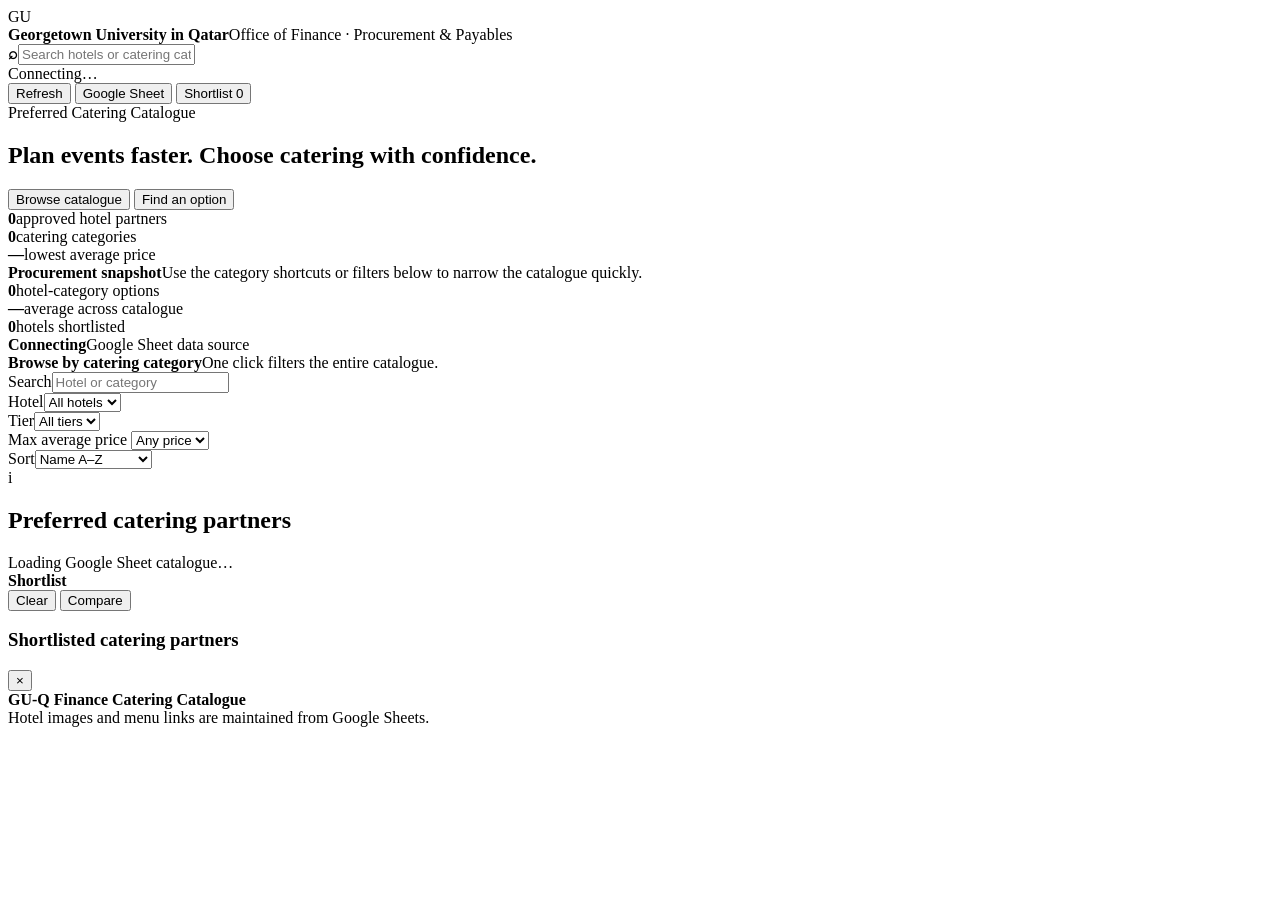
==== index.html @ c5aaf867 "Add files via upload" ====
<!doctype html>
<html lang="en">
<head>
  <meta charset="utf-8"/>
  <meta name="viewport" content="width=device-width, initial-scale=1"/>
  <meta name="description" content="GU-Q Finance Catering Catalogue"/>
  <title>GU-Q Catering Catalogue</title>
  <link rel="stylesheet" href="assets/css/styles.css"/>
</head>
<body>
<header class="utility">
  <div class="utility-inner">
    <div class="brand">
      <div class="mark">GU</div>
      <div><strong id="brandName">Georgetown University in Qatar</strong><span id="departmentName">Office of Finance · Procurement & Payables</span></div>
    </div>
    <div class="utility-search"><b>⌕</b><input id="globalSearch" placeholder="Search hotels or catering categories…"/></div>
    <div class="utility-actions">
      <div class="sync"><span class="sync-dot" id="syncDot"></span><span id="syncText">Connecting…</span></div>
      <button class="u-btn" id="refreshBtn">Refresh</button>
      <button class="u-btn" id="sheetBtn">Google Sheet</button>
      <button class="u-btn light" id="shortlistTop">Shortlist <span id="shortlistCount">0</span></button>
    </div>
  </div>
</header>

<section class="hero">
  <div class="shell hero-grid">
    <div class="hero-copy">
      <div class="eyebrow" id="heroEyebrow">Preferred Catering Catalogue</div>
      <h1 id="heroTitle">Plan events faster. Choose catering with confidence.</h1>
      <p id="heroDescription"></p>
      <div class="hero-actions">
        <button class="hero-btn primary" onclick="document.getElementById('catalogue').scrollIntoView({behavior:'smooth'})">Browse catalogue</button>
        <button class="hero-btn ghost" onclick="document.getElementById('filterPanel').scrollIntoView({behavior:'smooth'})">Find an option</button>
      </div>
      <div class="hero-mini">
        <div class="metric"><strong id="heroHotels">0</strong><span>approved hotel partners</span></div>
        <div class="metric"><strong id="heroCategories">0</strong><span>catering categories</span></div>
        <div class="metric"><strong id="heroLow">—</strong><span>lowest average price</span></div>
      </div>
    </div>
    <div class="mosaic" id="heroMosaic"></div>
  </div>
</section>

<div class="shell" id="connectionAlert" hidden></div>

<div class="shell snapshot-wrap" id="snapshotWrap">
  <section class="snapshot">
    <div class="snapshot-intro"><b>Procurement snapshot</b><span>Use the category shortcuts or filters below to narrow the catalogue quickly.</span></div>
    <div class="snap"><strong id="snapRows">0</strong><span>hotel-category options</span></div>
    <div class="snap"><strong id="snapAvg">—</strong><span>average across catalogue</span></div>
    <div class="snap"><strong id="snapShort">0</strong><span>hotels shortlisted</span></div>
    <div class="snap"><strong id="snapSync">Connecting</strong><span>Google Sheet data source</span></div>
  </section>

  <section class="command" id="categoryCommand">
    <div class="command-label"><b>Browse by catering category</b><span>One click filters the entire catalogue.</span></div>
    <div class="category-scroll" id="categoryButtons"></div>
  </section>

  <section class="filter-panel" id="filterPanel">
    <div class="filter-grid">
      <div class="field"><label>Search</label><input id="search" placeholder="Hotel or category"/></div>
      <div class="field"><label>Hotel</label><select id="hotelFilter"><option value="">All hotels</option></select></div>
      <div class="field"><label>Tier</label><select id="tierFilter"><option value="">All tiers</option></select></div>
      <div class="field"><label>Max average price</label>
        <select id="priceFilter"><option value="">Any price</option><option value="100">≤ 100</option><option value="150">≤ 150</option><option value="200">≤ 200</option><option value="250">≤ 250</option><option value="350">≤ 350</option><option value="500">≤ 500</option></select>
      </div>
      <div class="field"><label>Sort</label><select id="sortFilter"><option value="name">Name A–Z</option><option value="low">Lowest price</option><option value="high">Highest price</option><option value="count">Most categories</option></select></div>
    </div>
  </section>

  <section class="procurement-note" id="noticeWrap">
    <div class="notice-icon">i</div>
    <p id="noticeText"></p>
  </section>
</div>

<main class="shell catalogue" id="catalogue">
  <div class="catalogue-head">
    <div><h2 id="catalogueHeading">Preferred catering partners</h2><p id="catalogueSubtitle"></p></div>
    <div class="result-badge" id="resultBadge"></div>
  </div>
  <div class="grid" id="grid"><div class="loading">Loading Google Sheet catalogue…</div></div>
</main>

<div class="dock" id="dock">
  <b>Shortlist</b>
  <div class="dock-items" id="dockItems"></div>
  <button class="clear" id="dockClear">Clear</button>
  <button class="compare" id="dockCompare">Compare</button>
</div>

<div class="modal" id="compareModal">
  <div class="modal-card">
    <div class="modal-head"><h3>Shortlisted catering partners</h3><button class="close" id="compareClose">×</button></div>
    <div class="compare-wrap" id="compareWrap"></div>
  </div>
</div>

<footer class="footer">
  <div class="shell footer-grid">
    <div><b id="footerText">GU-Q Finance Catering Catalogue</b></div>
    <div>Hotel images and menu links are maintained from Google Sheets.</div>
  </div>
</footer>

<noscript>This catalogue requires JavaScript to read the Google Sheet.</noscript>
<script src="config.js"></script>
<script src="assets/js/app.js"></script>
</body>
</html>
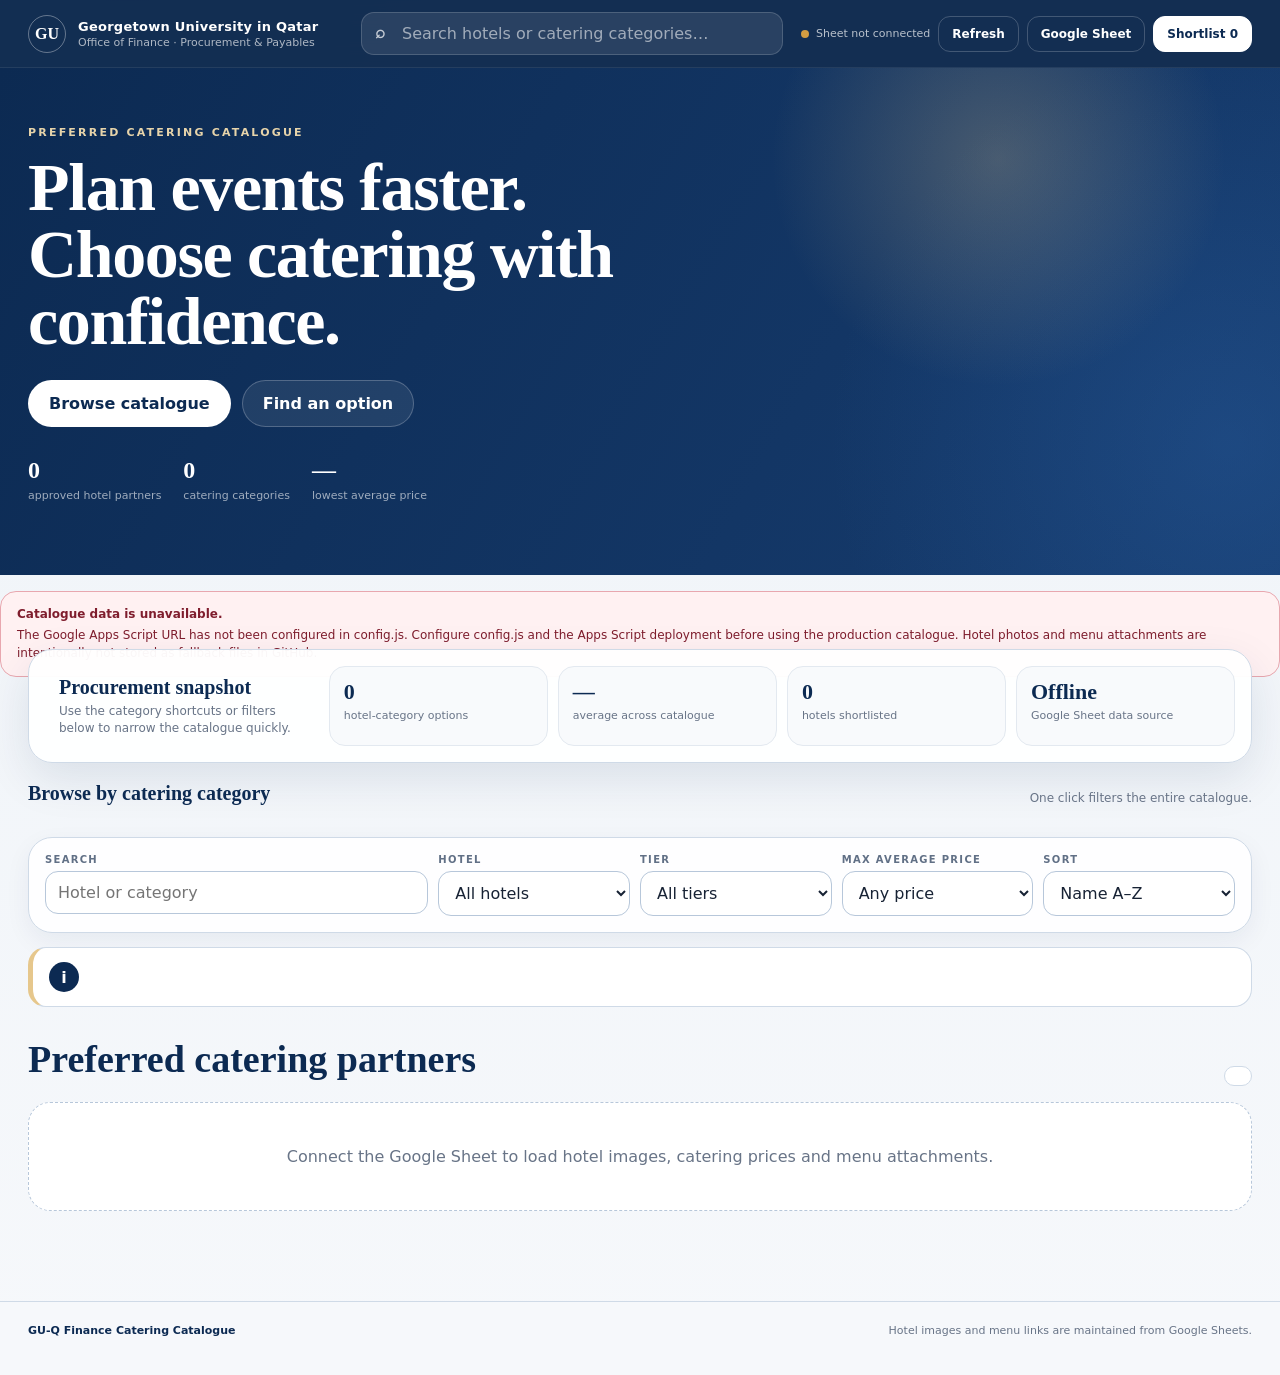
==== commit abe6994b: "Add files via upload" ====
--- a/index.html
+++ b/index.html
@@ -5,7 +5,7 @@
   <meta name="viewport" content="width=device-width, initial-scale=1"/>
   <meta name="description" content="GU-Q Finance Catering Catalogue"/>
   <title>GU-Q Catering Catalogue</title>
-  <link rel="stylesheet" href="assets/css/styles.css"/>
+  <link rel="stylesheet" href="styles.css"/>
 </head>
 <body>
 <header class="utility">
@@ -109,6 +109,6 @@
 
 <noscript>This catalogue requires JavaScript to read the Google Sheet.</noscript>
 <script src="config.js"></script>
-<script src="assets/js/app.js"></script>
+<script src="app.js"></script>
 </body>
 </html>
--- a/styles.css
+++ b/styles.css
@@ -0,0 +1,291 @@
+:root{
+  --gt-navy:#0c2a52;
+  --gt-navy-2:#173d70;
+  --gt-blue:#2c5f9f;
+  --ink:#172234;
+  --muted:#687487;
+  --page:#eef3f8;
+  --surface:#ffffff;
+  --surface-2:#f8fafc;
+  --line:#cfdae7;
+  --line-strong:#b7c7da;
+  --warm:#e6c78c;
+  --burgundy:#7c334d;
+  --green:#356e5a;
+  --shadow:0 16px 46px rgba(13,42,82,.10);
+  --shadow-lg:0 26px 80px rgba(13,42,82,.16);
+}
+*{box-sizing:border-box}
+html{scroll-behavior:smooth}
+body{
+  margin:0;
+  background:
+    radial-gradient(circle at 10% 0%,rgba(53,100,159,.07),transparent 25%),
+    linear-gradient(180deg,#eef3f8 0%,#f6f8fb 100%);
+  color:var(--ink);
+  font-family:Inter,ui-sans-serif,system-ui,-apple-system,Segoe UI,Roboto,Arial,sans-serif;
+}
+button,input,select{font:inherit}
+button{cursor:pointer}
+a{color:inherit}
+img{display:block;max-width:100%}
+[hidden]{display:none!important}
+.shell{max-width:1500px;margin:auto;padding:0 28px}
+
+.utility{
+  position:sticky;top:0;z-index:50;
+  background:rgba(10,38,75,.96);
+  color:#fff;
+  backdrop-filter:blur(12px);
+  border-bottom:1px solid rgba(255,255,255,.08);
+}
+.utility-inner{
+  max-width:1500px;margin:auto;padding:12px 28px;
+  display:flex;align-items:center;gap:18px;
+}
+.brand{display:flex;align-items:center;gap:12px;min-width:315px}
+.mark{
+  width:38px;height:38px;border-radius:50%;
+  border:1px solid rgba(255,255,255,.35);
+  display:grid;place-items:center;
+  font-family:Georgia,"Times New Roman",serif;font-weight:700
+}
+.brand strong{display:block;font-size:13px;letter-spacing:.02em}
+.brand span{display:block;font-size:11px;color:rgba(255,255,255,.66);margin-top:2px}
+.utility-search{flex:1;position:relative}
+.utility-search input{
+  width:100%;border:1px solid rgba(255,255,255,.17);
+  background:rgba(255,255,255,.09);color:#fff;
+  border-radius:13px;padding:11px 14px 11px 40px;outline:none;
+}
+.utility-search input::placeholder{color:rgba(255,255,255,.56)}
+.utility-search b{position:absolute;left:14px;top:10px;font-size:17px;opacity:.72}
+.utility-actions{display:flex;align-items:center;gap:8px}
+.u-btn{
+  border-radius:12px;padding:10px 13px;font-size:12px;font-weight:800;
+  border:1px solid rgba(255,255,255,.20);background:transparent;color:#fff
+}
+.u-btn.light{background:#fff;color:var(--gt-navy);border-color:#fff}
+.sync{display:flex;align-items:center;gap:7px;font-size:11px;color:rgba(255,255,255,.7);white-space:nowrap}
+.sync-dot{width:8px;height:8px;border-radius:50%;background:#d39d42}
+
+.hero{
+  color:#fff;
+  background:
+    radial-gradient(circle at 78% 18%,color-mix(in srgb,var(--warm) 25%,transparent),transparent 21%),
+    radial-gradient(circle at 96% 74%,rgba(46,103,174,.30),transparent 31%),
+    linear-gradient(120deg,var(--gt-navy) 0%,var(--gt-navy-2) 100%);
+  padding:54px 0 68px;
+  overflow:hidden;
+}
+.hero-grid{display:grid;grid-template-columns:1.18fr .82fr;gap:54px;align-items:center}
+.eyebrow{font-size:11px;text-transform:uppercase;letter-spacing:.20em;font-weight:800;color:#e7d4aa}
+.hero h1{
+  font-family:Georgia,"Times New Roman",serif;
+  font-size:68px;line-height:.99;letter-spacing:-.02em;
+  margin:15px 0 16px;font-weight:600;max-width:850px
+}
+.hero-copy>p{margin:0;max-width:760px;font-size:17px;line-height:1.72;color:rgba(255,255,255,.82)}
+.hero-actions{display:flex;gap:11px;flex-wrap:wrap;margin-top:25px}
+.hero-btn{border-radius:999px;padding:13px 20px;font-weight:850;border:1px solid rgba(255,255,255,.22)}
+.hero-btn.primary{background:#fff;color:var(--gt-navy)}
+.hero-btn.ghost{background:rgba(255,255,255,.08);color:#fff}
+.hero-mini{display:flex;gap:22px;margin-top:30px;flex-wrap:wrap}
+.hero-mini .metric strong{display:block;font-family:Georgia,"Times New Roman",serif;font-size:24px}
+.hero-mini .metric span{font-size:11px;color:rgba(255,255,255,.60)}
+.mosaic{height:385px;display:grid;grid-template-columns:1.15fr .85fr;grid-template-rows:1fr 1fr;gap:12px;position:relative}
+.mosaic-card{
+  position:relative;border-radius:24px;overflow:hidden;
+  border:1px solid rgba(255,255,255,.18);box-shadow:0 22px 50px rgba(0,0,0,.18);
+  background:#23466e
+}
+.mosaic-card:first-child{grid-row:1/3}
+.mosaic-card img{width:100%;height:100%;object-fit:cover}
+.mosaic-card:after{content:"";position:absolute;inset:0;background:linear-gradient(180deg,transparent 42%,rgba(5,20,39,.70))}
+.mosaic-label{position:absolute;z-index:2;left:16px;right:16px;bottom:14px}
+.mosaic-label b{font-family:Georgia,"Times New Roman",serif;font-size:17px;font-weight:600}
+.mosaic-label span{display:block;font-size:10px;color:rgba(255,255,255,.73);margin-top:3px}
+
+.connection-alert{
+  background:#fff8e8;border:1px solid #e7c77f;color:#6c4f12;
+  margin:16px auto 0;border-radius:16px;padding:13px 16px;
+  display:flex;align-items:flex-start;gap:10px;font-size:12px;line-height:1.55;
+}
+.connection-alert.error{background:#fff1f2;border-color:#e8a7af;color:#7f1d2d}
+.connection-alert strong{display:block;margin-bottom:2px}
+
+.snapshot-wrap{margin-top:-28px;position:relative;z-index:5}
+.snapshot{
+  background:rgba(255,255,255,.96);border:1px solid var(--line);
+  border-radius:24px;box-shadow:var(--shadow);padding:16px;
+  display:grid;grid-template-columns:1.25fr repeat(4,1fr);gap:10px
+}
+.snapshot-intro{padding:10px 14px}
+.snapshot-intro b{display:block;color:var(--gt-navy);font-family:Georgia,"Times New Roman",serif;font-size:20px}
+.snapshot-intro span{display:block;color:var(--muted);font-size:12px;margin-top:4px;line-height:1.4}
+.snap{background:var(--surface-2);border:1px solid #e3e9f0;border-radius:16px;padding:12px 14px}
+.snap strong{display:block;color:var(--gt-navy);font-family:Georgia,"Times New Roman",serif;font-size:22px}
+.snap span{display:block;font-size:11px;color:var(--muted);margin-top:4px}
+
+.command{margin-top:19px}
+.command-label{display:flex;justify-content:space-between;align-items:end;gap:12px;margin-bottom:10px}
+.command-label b{font-family:Georgia,"Times New Roman",serif;color:var(--gt-navy);font-size:20px}
+.command-label span{font-size:12px;color:var(--muted)}
+.category-scroll{display:flex;gap:9px;overflow:auto;padding-bottom:4px}
+.cat-filter{
+  border:1px solid var(--line-strong);background:#fff;color:var(--gt-navy);
+  border-radius:999px;padding:9px 13px;font-size:12px;font-weight:800;white-space:nowrap
+}
+.cat-filter.active{background:var(--gt-navy);border-color:var(--gt-navy);color:#fff}
+
+.filter-panel{
+  margin-top:18px;background:rgba(255,255,255,.94);border:1px solid var(--line);
+  border-radius:24px;box-shadow:0 9px 26px rgba(13,42,82,.06);padding:16px
+}
+
+.procurement-note{
+  margin-top:14px;background:#fff;border:1px solid var(--line);
+  border-left:5px solid var(--warm);border-radius:18px;padding:14px 16px;
+  display:flex;gap:12px;align-items:flex-start;color:#4f5f73
+}
+.notice-icon{
+  width:30px;height:30px;border-radius:50%;display:grid;place-items:center;
+  background:var(--gt-navy);color:#fff;font-weight:850;flex:0 0 auto
+}
+.procurement-note p{margin:3px 0 0;font-size:12px;line-height:1.55}
+.filter-grid{display:grid;grid-template-columns:2fr 1fr 1fr 1fr 1fr;gap:10px}
+.field label{
+  display:block;font-size:10px;text-transform:uppercase;letter-spacing:.13em;
+  color:#617086;font-weight:850;margin:0 0 6px
+}
+.field input,.field select{
+  width:100%;border:1px solid var(--line-strong);background:#fff;
+  color:var(--ink);border-radius:13px;padding:11px 12px;outline:none
+}
+
+.catalogue{padding-top:30px;padding-bottom:90px}
+.catalogue-head{display:flex;justify-content:space-between;align-items:end;gap:16px;margin-bottom:16px}
+.catalogue-head h2{margin:0;color:var(--gt-navy);font-family:Georgia,"Times New Roman",serif;font-size:38px;font-weight:600}
+.catalogue-head p{margin:5px 0 0;color:var(--muted);font-size:12px}
+.result-badge{background:#fff;border:1px solid var(--line);border-radius:999px;padding:9px 13px;color:var(--muted);font-size:12px}
+.grid{display:grid;grid-template-columns:repeat(3,minmax(0,1fr));gap:20px}
+.card{
+  background:#fff;border:1px solid var(--line);border-radius:24px;overflow:hidden;
+  box-shadow:0 7px 24px rgba(13,42,82,.06);transition:.22s ease;display:flex;flex-direction:column
+}
+.card:hover{transform:translateY(-3px);box-shadow:var(--shadow)}
+.card-image{height:218px;position:relative;background:#dce6f0;overflow:hidden}
+.card-image img{width:100%;height:100%;object-fit:cover;transition:transform .35s ease}
+
+.image-placeholder{
+  width:100%;height:100%;display:grid;place-items:center;
+  background:
+    radial-gradient(circle at 70% 20%,rgba(230,199,140,.22),transparent 24%),
+    linear-gradient(135deg,var(--gt-navy),var(--gt-navy-2));
+  color:#fff;text-align:center;padding:22px
+}
+.image-placeholder b{
+  display:block;font-family:Georgia,"Times New Roman",serif;
+  font-size:21px;font-weight:600;margin-bottom:6px
+}
+.image-placeholder span{
+  display:block;font-size:10px;letter-spacing:.10em;text-transform:uppercase;
+  color:rgba(255,255,255,.70)
+}
+.card:hover .card-image img{transform:scale(1.025)}
+.card-image:after{content:"";position:absolute;inset:0;background:linear-gradient(180deg,rgba(3,15,29,.02) 35%,rgba(4,21,42,.74) 100%)}
+.card-title-wrap{position:absolute;left:17px;right:17px;bottom:14px;z-index:2;color:#fff}
+.card-title-wrap h3{margin:0;font-family:Georgia,"Times New Roman",serif;font-size:25px;line-height:1.06;font-weight:600}
+.card-title-wrap p{margin:5px 0 0;font-size:11px;color:rgba(255,255,255,.76);white-space:nowrap;overflow:hidden;text-overflow:ellipsis}
+.tier{
+  position:absolute;top:14px;left:14px;z-index:2;background:rgba(255,255,255,.92);
+  color:var(--gt-navy);font-size:10px;font-weight:850;border-radius:999px;padding:7px 10px
+}
+.shortlist{
+  position:absolute;top:13px;right:13px;z-index:3;width:36px;height:36px;border-radius:50%;
+  background:rgba(255,255,255,.92);border:1px solid rgba(255,255,255,.65);color:var(--gt-navy);
+  display:grid;place-items:center;font-size:17px
+}
+.shortlist.active{background:var(--warm);border-color:var(--warm)}
+.card-body{padding:15px 15px 16px;display:flex;flex-direction:column;flex:1}
+.card-summary{display:flex;justify-content:space-between;gap:14px;align-items:center;margin-bottom:12px}
+.card-summary .from span{display:block;font-size:9px;text-transform:uppercase;letter-spacing:.12em;color:var(--muted);font-weight:800}
+.card-summary .from strong{display:block;font-family:Georgia,"Times New Roman",serif;color:var(--gt-navy);font-size:22px;margin-top:2px}
+.card-summary .count{font-size:11px;color:var(--muted);text-align:right}
+.menu-list{border:1px solid #dbe4ee;border-radius:16px;overflow:hidden;background:#fff}
+.menu-row{
+  display:grid;grid-template-columns:36px 1fr auto;gap:10px;align-items:center;
+  padding:11px;text-decoration:none;border-bottom:1px solid #e5ebf2;transition:.15s
+}
+.menu-row:last-child{border-bottom:0}
+.menu-row:hover{background:#f7faff}
+.menu-code{width:34px;height:34px;border-radius:10px;display:grid;place-items:center;color:#fff;font-size:9px;font-weight:900;letter-spacing:.04em}
+.menu-name{font-size:12px;font-weight:800;color:var(--gt-navy);line-height:1.2}
+.menu-name small{display:block;font-size:9px;color:var(--muted);font-weight:600;margin-top:3px}
+.menu-price{text-align:right;white-space:nowrap}
+.menu-price strong{font-family:Georgia,"Times New Roman",serif;color:var(--ink);font-size:16px}
+.menu-price span{display:block;font-size:9px;color:var(--gt-blue);font-weight:850;margin-top:2px}
+.card-foot{display:flex;gap:8px;margin-top:12px}
+.card-foot button,.card-foot a{flex:1;border-radius:12px;padding:10px;text-align:center;font-size:10px;font-weight:850;text-decoration:none}
+.primary-action{background:var(--gt-navy);color:#fff;border:1px solid var(--gt-navy)}
+.secondary-action{background:#fff;color:var(--gt-navy);border:1px solid var(--line-strong)}
+.empty{grid-column:1/-1;border:1px dashed var(--line-strong);background:#fff;border-radius:22px;padding:44px;text-align:center;color:var(--muted)}
+.loading{grid-column:1/-1;background:#fff;border:1px solid var(--line);border-radius:22px;padding:44px;text-align:center;color:var(--muted)}
+
+.dock{
+  position:fixed;left:50%;transform:translateX(-50%);bottom:18px;z-index:70;
+  width:min(980px,calc(100% - 28px));background:rgba(10,38,75,.97);color:#fff;
+  border:1px solid rgba(255,255,255,.12);border-radius:18px;padding:10px 12px;
+  box-shadow:0 22px 60px rgba(0,0,0,.24);display:none;align-items:center;gap:10px
+}
+.dock.show{display:flex}
+.dock b{font-size:11px;white-space:nowrap}
+.dock-items{display:flex;gap:6px;flex:1;overflow:auto}
+.dock-pill{background:rgba(255,255,255,.11);border-radius:8px;padding:7px 9px;font-size:9px;white-space:nowrap}
+.dock button{border:none;border-radius:10px;padding:9px 12px;font-size:10px;font-weight:850}
+.dock .compare{background:var(--warm);color:var(--gt-navy)}
+.dock .clear{background:rgba(255,255,255,.10);color:#fff}
+
+.modal{position:fixed;inset:0;background:rgba(4,15,31,.68);display:none;align-items:center;justify-content:center;padding:20px;z-index:90}
+.modal.show{display:flex}
+.modal-card{background:#fff;border-radius:24px;width:min(1120px,100%);max-height:88vh;overflow:auto;box-shadow:var(--shadow-lg)}
+.modal-head{padding:18px 20px;border-bottom:1px solid var(--line);display:flex;justify-content:space-between;align-items:center;gap:12px}
+.modal-head h3{margin:0;font-family:Georgia,"Times New Roman",serif;color:var(--gt-navy);font-size:27px}
+.close{width:36px;height:36px;border:0;border-radius:50%;background:#eef3f8;color:var(--gt-navy)}
+.compare-wrap{padding:18px 20px 22px;overflow:auto}
+.compare-table{width:100%;border-collapse:collapse;min-width:780px;font-size:11px}
+.compare-table th,.compare-table td{border-bottom:1px solid var(--line);padding:10px;text-align:left;vertical-align:top}
+.compare-table th{font-size:9px;text-transform:uppercase;letter-spacing:.10em;color:var(--muted)}
+.compare-table .hotel-col{font-family:Georgia,"Times New Roman",serif;color:var(--gt-navy);font-size:14px}
+.compare-table a{font-weight:800;color:var(--gt-blue);text-decoration:none}
+
+.footer{border-top:1px solid var(--line);background:#f6f8fb;color:var(--muted);padding:22px 0 38px;font-size:11px}
+.footer-grid{display:flex;justify-content:space-between;gap:18px;flex-wrap:wrap}
+.footer b{color:var(--gt-navy)}
+
+@media(max-width:1220px){
+  .grid{grid-template-columns:repeat(2,minmax(0,1fr))}
+  .hero-grid{grid-template-columns:1fr 1fr;gap:30px}
+  .filter-grid{grid-template-columns:2fr 1fr 1fr}
+  .snapshot{grid-template-columns:1.4fr repeat(2,1fr)}
+  .snapshot .snap:nth-last-child(-n+2){display:none}
+}
+@media(max-width:900px){
+  .brand{min-width:auto}.brand span,.sync{display:none}
+  .hero-grid{grid-template-columns:1fr}.mosaic{height:290px}
+  .hero h1{font-size:51px}
+  .snapshot{grid-template-columns:1fr 1fr}
+  .snapshot-intro{grid-column:1/-1}
+  .filter-grid{grid-template-columns:1fr 1fr}
+}
+@media(max-width:680px){
+  .shell,.utility-inner{padding-left:14px;padding-right:14px}
+  .utility-search{display:none}
+  .hero{padding-top:38px}.hero h1{font-size:40px}
+  .mosaic{height:255px;grid-template-columns:1fr 1fr}
+  .mosaic-card:first-child{grid-row:auto;grid-column:1/3}
+  .snapshot{grid-template-columns:1fr 1fr}
+  .filter-grid{grid-template-columns:1fr}
+  .grid{grid-template-columns:1fr}
+  .catalogue-head{display:block}
+}
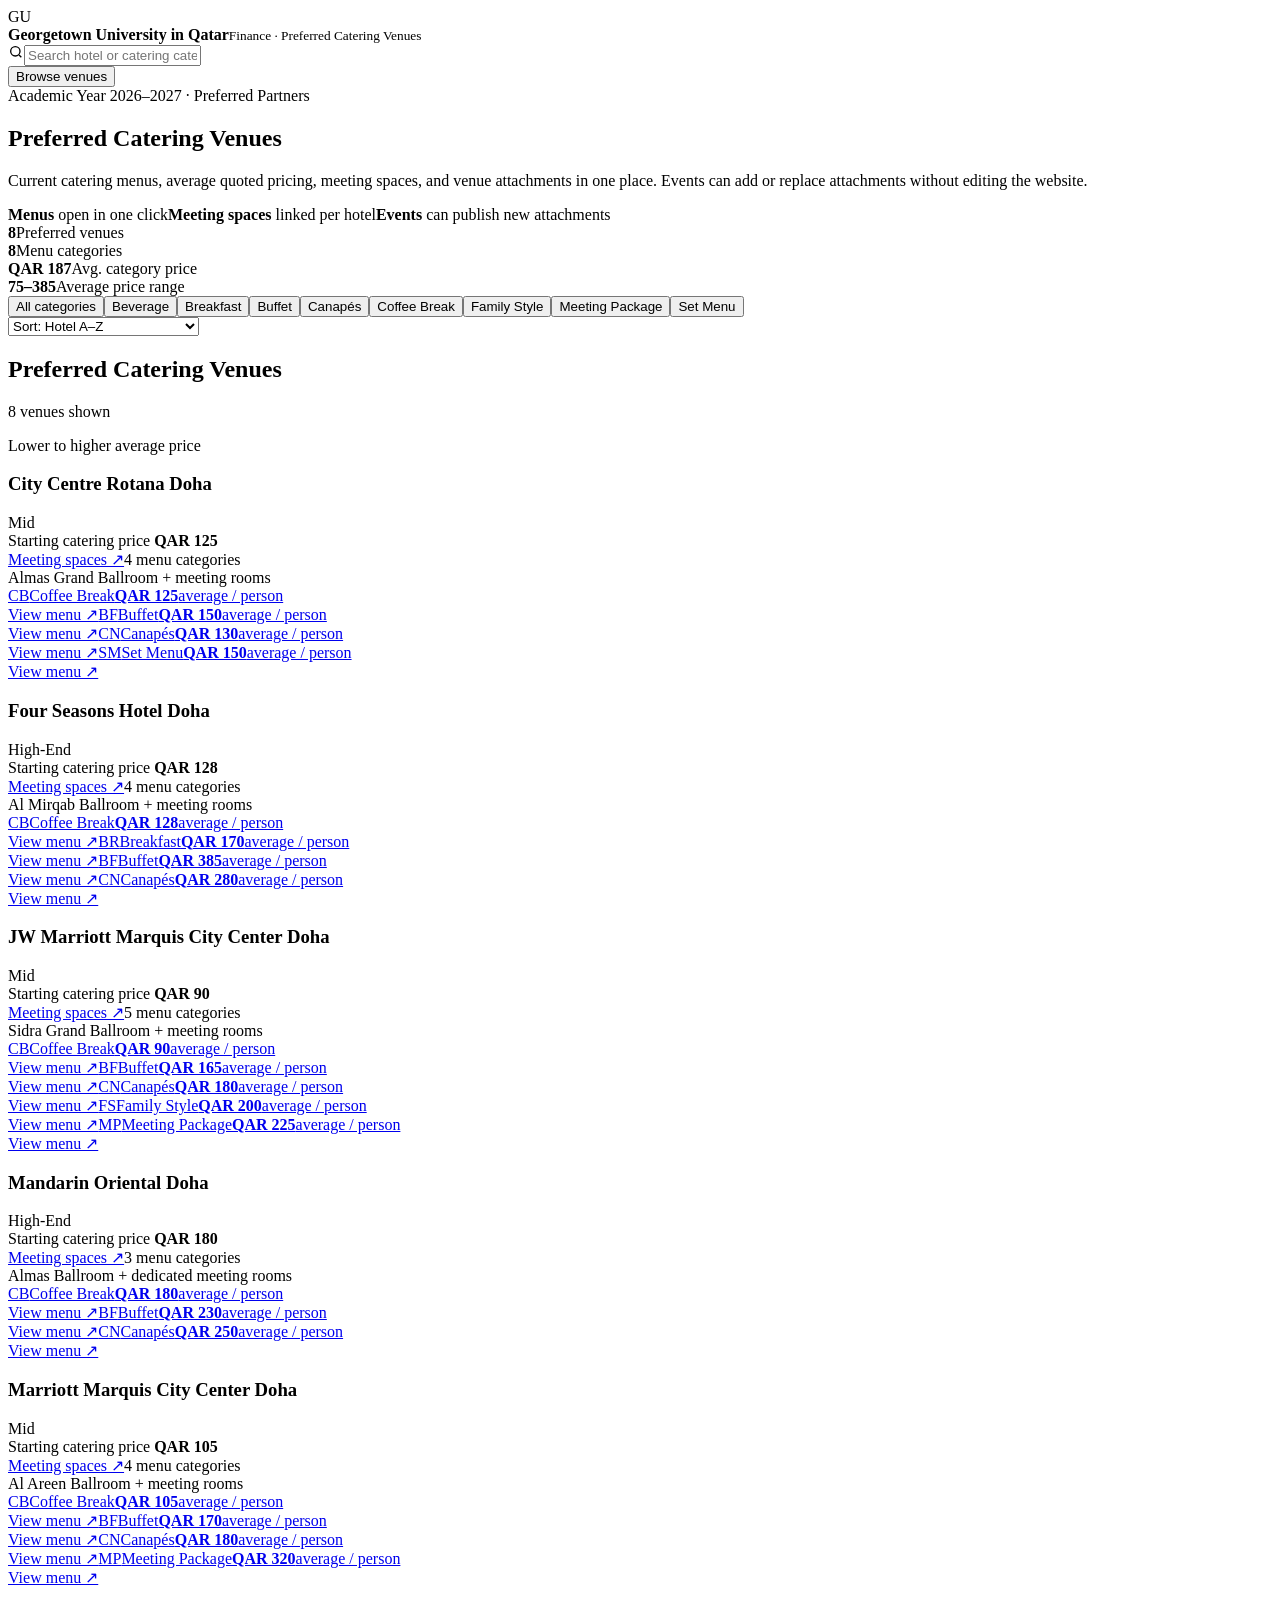
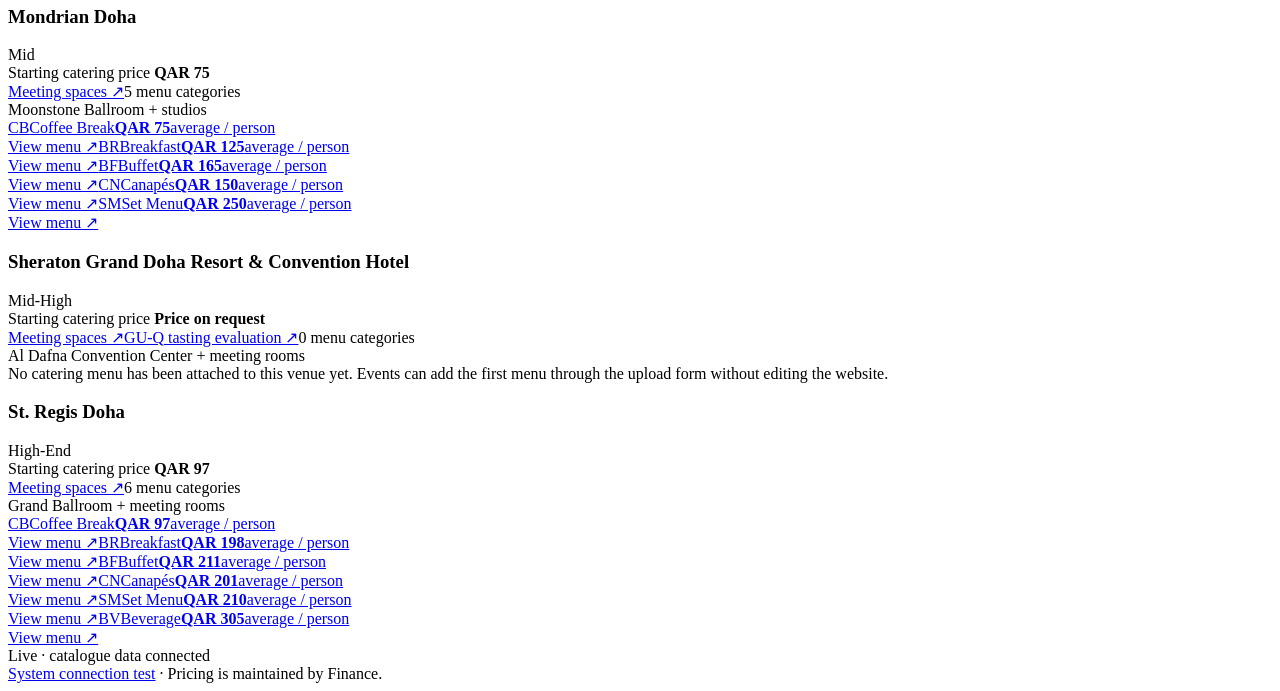
==== commit f4f11e82: "Add files via upload" ====
--- a/index.html
+++ b/index.html
@@ -1,114 +1,41 @@
 <!doctype html>
 <html lang="en">
 <head>
-  <meta charset="utf-8"/>
-  <meta name="viewport" content="width=device-width, initial-scale=1"/>
-  <meta name="description" content="GU-Q Finance Catering Catalogue"/>
-  <title>GU-Q Catering Catalogue</title>
-  <link rel="stylesheet" href="styles.css"/>
+  <meta charset="utf-8">
+  <meta name="viewport" content="width=device-width,initial-scale=1">
+  <meta name="theme-color" content="#061b33">
+  <title>GU-Q Preferred Catering Venues</title>
+  <link rel="stylesheet" href="styles.css">
 </head>
 <body>
-<header class="utility">
-  <div class="utility-inner">
-    <div class="brand">
-      <div class="mark">GU</div>
-      <div><strong id="brandName">Georgetown University in Qatar</strong><span id="departmentName">Office of Finance · Procurement & Payables</span></div>
-    </div>
-    <div class="utility-search"><b>⌕</b><input id="globalSearch" placeholder="Search hotels or catering categories…"/></div>
-    <div class="utility-actions">
-      <div class="sync"><span class="sync-dot" id="syncDot"></span><span id="syncText">Connecting…</span></div>
-      <button class="u-btn" id="refreshBtn">Refresh</button>
-      <button class="u-btn" id="sheetBtn">Google Sheet</button>
-      <button class="u-btn light" id="shortlistTop">Shortlist <span id="shortlistCount">0</span></button>
+<header class="topbar">
+  <div class="shell topbar-inner">
+    <div class="identity"><div class="seal">GU</div><div><strong>Georgetown University in Qatar</strong><small>Finance · Preferred Catering Venues</small></div></div>
+    <div class="top-search"><svg width="16" height="16" viewBox="0 0 24 24" fill="none" stroke="currentColor" stroke-width="2"><circle cx="11" cy="11" r="7"></circle><path d="m20 20-3.5-3.5"></path></svg><input id="search" placeholder="Search hotel or catering category…" aria-label="Search catalogue"></div>
+    <div class="top-actions"><a class="btn btn-outline" id="eventsBtn" href="#" target="_blank" style="display:none">Events · Add attachment</a><button class="btn btn-gold" onclick="document.getElementById('partners').scrollIntoView({behavior:'smooth'})">Browse venues</button></div>
+  </div>
+</header>
+<section class="hero">
+  <div class="shell">
+    <div class="hero-panel">
+      <div class="hero-grid">
+        <div>
+          <div class="eyebrow">Academic Year 2026–2027 · Preferred Partners</div>
+          <h1>Preferred Catering Venues</h1>
+          <p class="hero-lead">Current catering menus, average quoted pricing, meeting spaces, and venue attachments in one place. Events can add or replace attachments without editing the website.</p>
+          <div class="hero-meta"><span class="meta-pill"><b>Menus</b> open in one click</span><span class="meta-pill"><b>Meeting spaces</b> linked per hotel</span><span class="meta-pill"><b>Events</b> can publish new attachments</span></div>
+        </div>
+        <div class="hero-stats"><div class="hero-stat"><strong id="statHotels">—</strong><span>Preferred venues</span></div><div class="hero-stat"><strong id="statCategories">—</strong><span>Menu categories</span></div><div class="hero-stat"><strong id="statAvg">—</strong><span>Avg. category price</span></div><div class="hero-stat"><strong id="statRange">—</strong><span>Average price range</span></div></div>
+      </div>
     </div>
   </div>
-</header>
-
-<section class="hero">
-  <div class="shell hero-grid">
-    <div class="hero-copy">
-      <div class="eyebrow" id="heroEyebrow">Preferred Catering Catalogue</div>
-      <h1 id="heroTitle">Plan events faster. Choose catering with confidence.</h1>
-      <p id="heroDescription"></p>
-      <div class="hero-actions">
-        <button class="hero-btn primary" onclick="document.getElementById('catalogue').scrollIntoView({behavior:'smooth'})">Browse catalogue</button>
-        <button class="hero-btn ghost" onclick="document.getElementById('filterPanel').scrollIntoView({behavior:'smooth'})">Find an option</button>
-      </div>
-      <div class="hero-mini">
-        <div class="metric"><strong id="heroHotels">0</strong><span>approved hotel partners</span></div>
-        <div class="metric"><strong id="heroCategories">0</strong><span>catering categories</span></div>
-        <div class="metric"><strong id="heroLow">—</strong><span>lowest average price</span></div>
-      </div>
-    </div>
-    <div class="mosaic" id="heroMosaic"></div>
-  </div>
 </section>
-
-<div class="shell" id="connectionAlert" hidden></div>
-
-<div class="shell snapshot-wrap" id="snapshotWrap">
-  <section class="snapshot">
-    <div class="snapshot-intro"><b>Procurement snapshot</b><span>Use the category shortcuts or filters below to narrow the catalogue quickly.</span></div>
-    <div class="snap"><strong id="snapRows">0</strong><span>hotel-category options</span></div>
-    <div class="snap"><strong id="snapAvg">—</strong><span>average across catalogue</span></div>
-    <div class="snap"><strong id="snapShort">0</strong><span>hotels shortlisted</span></div>
-    <div class="snap"><strong id="snapSync">Connecting</strong><span>Google Sheet data source</span></div>
-  </section>
-
-  <section class="command" id="categoryCommand">
-    <div class="command-label"><b>Browse by catering category</b><span>One click filters the entire catalogue.</span></div>
-    <div class="category-scroll" id="categoryButtons"></div>
-  </section>
-
-  <section class="filter-panel" id="filterPanel">
-    <div class="filter-grid">
-      <div class="field"><label>Search</label><input id="search" placeholder="Hotel or category"/></div>
-      <div class="field"><label>Hotel</label><select id="hotelFilter"><option value="">All hotels</option></select></div>
-      <div class="field"><label>Tier</label><select id="tierFilter"><option value="">All tiers</option></select></div>
-      <div class="field"><label>Max average price</label>
-        <select id="priceFilter"><option value="">Any price</option><option value="100">≤ 100</option><option value="150">≤ 150</option><option value="200">≤ 200</option><option value="250">≤ 250</option><option value="350">≤ 350</option><option value="500">≤ 500</option></select>
-      </div>
-      <div class="field"><label>Sort</label><select id="sortFilter"><option value="name">Name A–Z</option><option value="low">Lowest price</option><option value="high">Highest price</option><option value="count">Most categories</option></select></div>
-    </div>
-  </section>
-
-  <section class="procurement-note" id="noticeWrap">
-    <div class="notice-icon">i</div>
-    <p id="noticeText"></p>
-  </section>
-</div>
-
-<main class="shell catalogue" id="catalogue">
-  <div class="catalogue-head">
-    <div><h2 id="catalogueHeading">Preferred catering partners</h2><p id="catalogueSubtitle"></p></div>
-    <div class="result-badge" id="resultBadge"></div>
-  </div>
-  <div class="grid" id="grid"><div class="loading">Loading Google Sheet catalogue…</div></div>
+<div class="control-wrap"><div class="shell"><div class="control-panel"><div class="filters" id="filters"></div><select id="sort" class="sort" aria-label="Sort venues"><option value="name">Sort: Hotel A–Z</option><option value="price">Sort: Lowest starting price</option><option value="average">Sort: Lowest overall average</option></select></div></div></div>
+<main id="partners" class="shell">
+  <div class="section-head"><div><h2>Preferred Catering Venues</h2><p id="resultCount">Loading catalogue…</p></div><div class="legend">Lower to higher average price <span></span></div></div>
+  <div class="grid" id="grid"></div>
 </main>
-
-<div class="dock" id="dock">
-  <b>Shortlist</b>
-  <div class="dock-items" id="dockItems"></div>
-  <button class="clear" id="dockClear">Clear</button>
-  <button class="compare" id="dockCompare">Compare</button>
-</div>
-
-<div class="modal" id="compareModal">
-  <div class="modal-card">
-    <div class="modal-head"><h3>Shortlisted catering partners</h3><button class="close" id="compareClose">×</button></div>
-    <div class="compare-wrap" id="compareWrap"></div>
-  </div>
-</div>
-
-<footer class="footer">
-  <div class="shell footer-grid">
-    <div><b id="footerText">GU-Q Finance Catering Catalogue</b></div>
-    <div>Hotel images and menu links are maintained from Google Sheets.</div>
-  </div>
-</footer>
-
-<noscript>This catalogue requires JavaScript to read the Google Sheet.</noscript>
-<script src="config.js"></script>
+<footer class="footer"><div class="shell footer-inner"><div class="live"><span class="dot" id="statusDot"></span><span id="statusText">Loading catalogue data…</span></div><div><a href="CONNECTION_TEST.html">System connection test</a> · Pricing is maintained by Finance.</div></div></footer>
 <script src="app.js"></script>
 </body>
 </html>
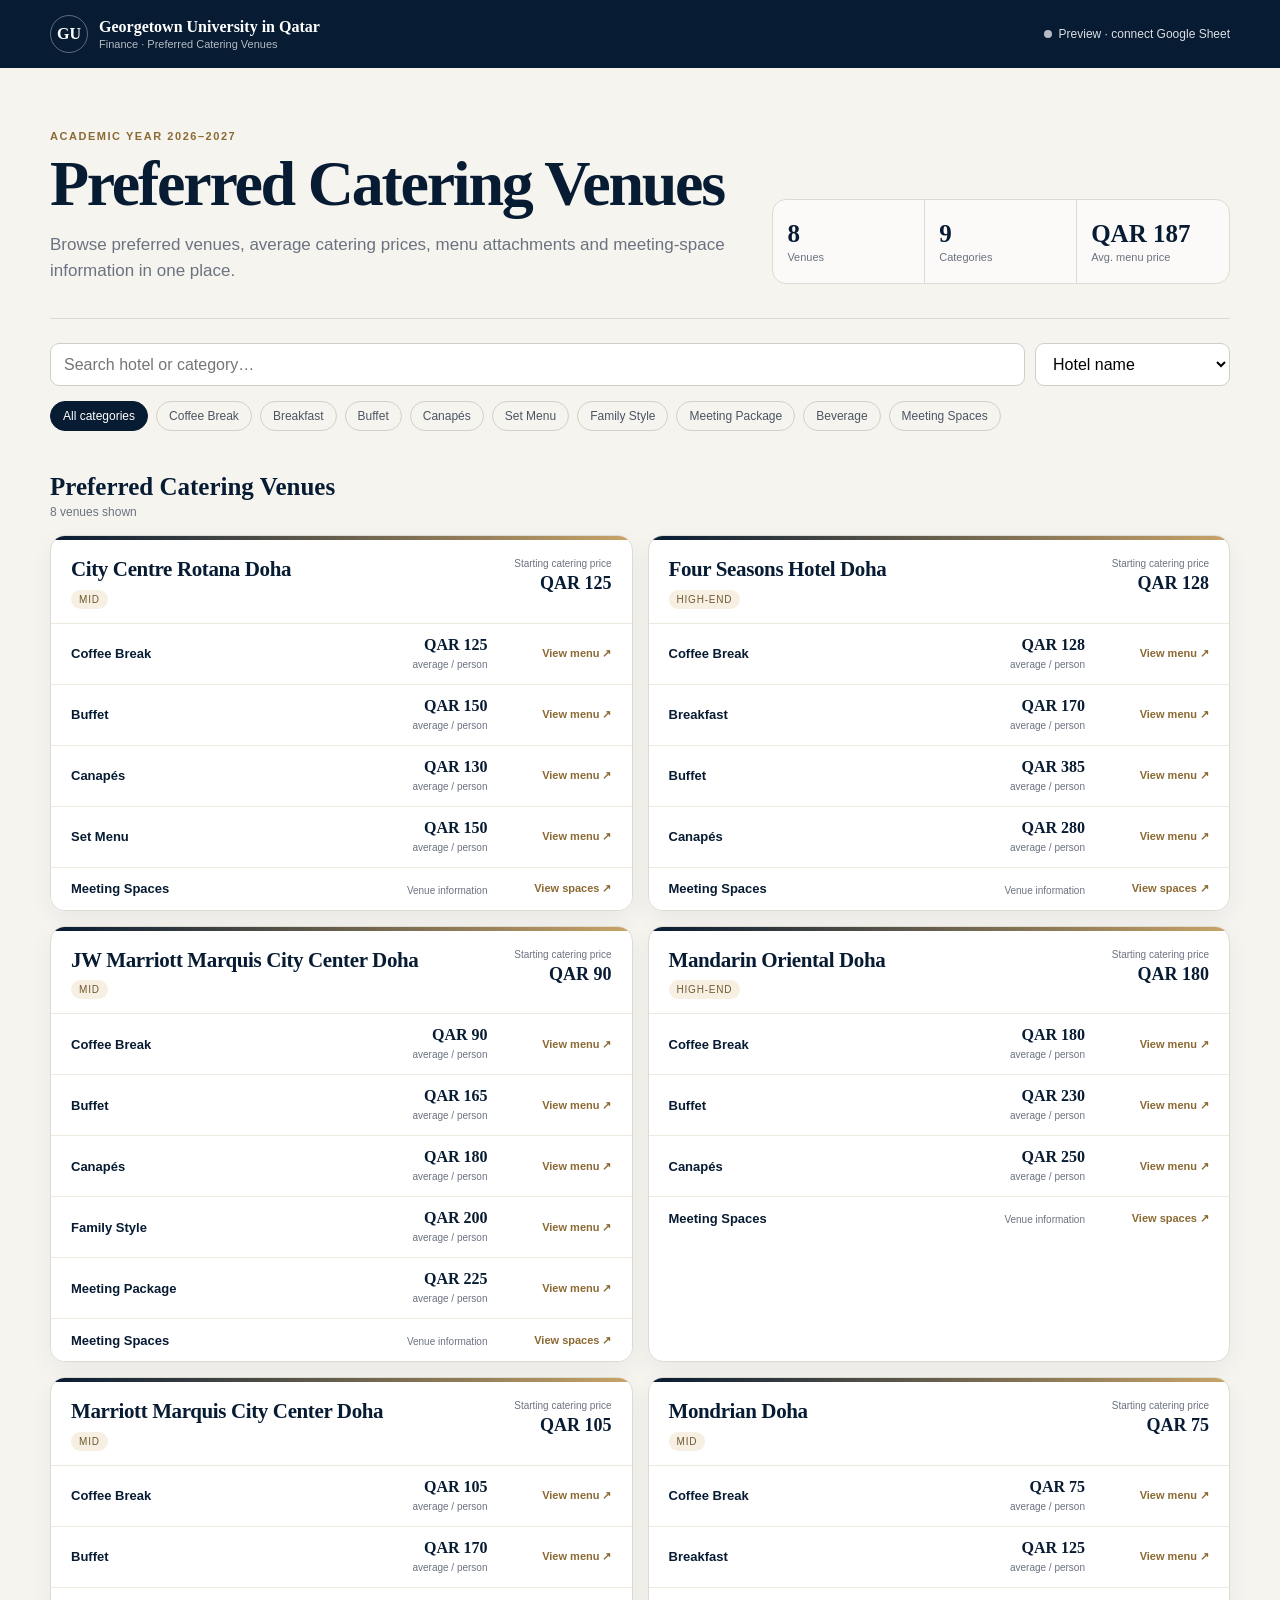
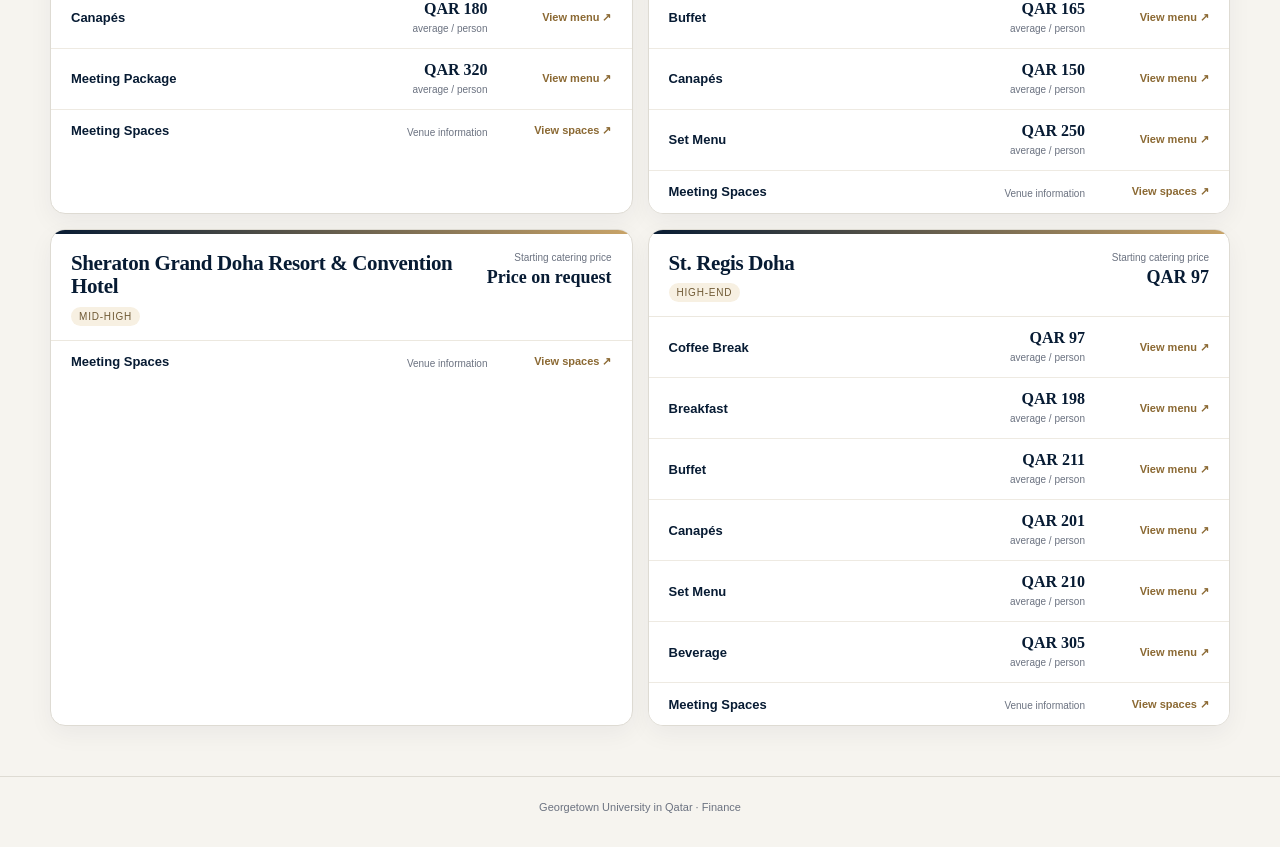
==== commit 3beae5bf: "Add files via upload" ====
--- a/index.html
+++ b/index.html
@@ -3,39 +3,63 @@
 <head>
   <meta charset="utf-8">
   <meta name="viewport" content="width=device-width,initial-scale=1">
-  <meta name="theme-color" content="#061b33">
   <title>GU-Q Preferred Catering Venues</title>
-  <link rel="stylesheet" href="styles.css">
+  <meta name="description" content="Georgetown University in Qatar preferred catering venues catalogue.">
+  <link rel="stylesheet" href="website_styles.css">
 </head>
 <body>
-<header class="topbar">
-  <div class="shell topbar-inner">
-    <div class="identity"><div class="seal">GU</div><div><strong>Georgetown University in Qatar</strong><small>Finance · Preferred Catering Venues</small></div></div>
-    <div class="top-search"><svg width="16" height="16" viewBox="0 0 24 24" fill="none" stroke="currentColor" stroke-width="2"><circle cx="11" cy="11" r="7"></circle><path d="m20 20-3.5-3.5"></path></svg><input id="search" placeholder="Search hotel or catering category…" aria-label="Search catalogue"></div>
-    <div class="top-actions"><a class="btn btn-outline" id="eventsBtn" href="#" target="_blank" style="display:none">Events · Add attachment</a><button class="btn btn-gold" onclick="document.getElementById('partners').scrollIntoView({behavior:'smooth'})">Browse venues</button></div>
-  </div>
-</header>
-<section class="hero">
-  <div class="shell">
-    <div class="hero-panel">
-      <div class="hero-grid">
+  <header class="topbar">
+    <div class="topbar-inner">
+      <div class="brand">
+        <div class="brand-mark">GU</div>
         <div>
-          <div class="eyebrow">Academic Year 2026–2027 · Preferred Partners</div>
-          <h1>Preferred Catering Venues</h1>
-          <p class="hero-lead">Current catering menus, average quoted pricing, meeting spaces, and venue attachments in one place. Events can add or replace attachments without editing the website.</p>
-          <div class="hero-meta"><span class="meta-pill"><b>Menus</b> open in one click</span><span class="meta-pill"><b>Meeting spaces</b> linked per hotel</span><span class="meta-pill"><b>Events</b> can publish new attachments</span></div>
+          <strong>Georgetown University in Qatar</strong>
+          <span>Finance · Preferred Catering Venues</span>
         </div>
-        <div class="hero-stats"><div class="hero-stat"><strong id="statHotels">—</strong><span>Preferred venues</span></div><div class="hero-stat"><strong id="statCategories">—</strong><span>Menu categories</span></div><div class="hero-stat"><strong id="statAvg">—</strong><span>Avg. category price</span></div><div class="hero-stat"><strong id="statRange">—</strong><span>Average price range</span></div></div>
       </div>
+      <div class="live-status"><i id="statusDot"></i><span id="statusText">Connecting to catalogue…</span></div>
     </div>
-  </div>
-</section>
-<div class="control-wrap"><div class="shell"><div class="control-panel"><div class="filters" id="filters"></div><select id="sort" class="sort" aria-label="Sort venues"><option value="name">Sort: Hotel A–Z</option><option value="price">Sort: Lowest starting price</option><option value="average">Sort: Lowest overall average</option></select></div></div></div>
-<main id="partners" class="shell">
-  <div class="section-head"><div><h2>Preferred Catering Venues</h2><p id="resultCount">Loading catalogue…</p></div><div class="legend">Lower to higher average price <span></span></div></div>
-  <div class="grid" id="grid"></div>
-</main>
-<footer class="footer"><div class="shell footer-inner"><div class="live"><span class="dot" id="statusDot"></span><span id="statusText">Loading catalogue data…</span></div><div><a href="CONNECTION_TEST.html">System connection test</a> · Pricing is maintained by Finance.</div></div></footer>
-<script src="app.js"></script>
+  </header>
+
+  <main>
+    <section class="hero">
+      <div class="hero-copy">
+        <span class="eyebrow">Academic Year 2026–2027</span>
+        <h1>Preferred Catering Venues</h1>
+        <p>Browse preferred venues, average catering prices, menu attachments and meeting-space information in one place.</p>
+      </div>
+      <div class="hero-stats">
+        <div><strong id="statHotels">—</strong><span>Venues</span></div>
+        <div><strong id="statCategories">—</strong><span>Categories</span></div>
+        <div><strong id="statAvg">—</strong><span>Avg. menu price</span></div>
+      </div>
+    </section>
+
+    <section class="controls-wrap">
+      <div class="controls">
+        <input id="search" type="search" placeholder="Search hotel or category…" aria-label="Search catalogue">
+        <select id="sort" aria-label="Sort venues">
+          <option value="hotel">Hotel name</option>
+          <option value="price">Lowest starting price</option>
+        </select>
+      </div>
+      <div id="filters" class="filters"></div>
+    </section>
+
+    <section class="content">
+      <div class="section-head">
+        <div>
+          <h2>Preferred Catering Venues</h2>
+          <p id="resultCount">Loading catalogue…</p>
+        </div>
+      </div>
+      <div id="grid" class="venue-grid"></div>
+    </section>
+  </main>
+
+  <footer>Georgetown University in Qatar · Finance</footer>
+
+  <script src="google_sheet_connection.js"></script>
+  <script src="website_app.js"></script>
 </body>
 </html>
--- a/website_styles.css
+++ b/website_styles.css
@@ -0,0 +1,2 @@
+:root{--navy:#071b33;--navy2:#102c4f;--cream:#f6f4ef;--gold:#c9a468;--ink:#172033;--muted:#6b7280;--line:#dedbd3;--white:#fff;--green:#1d6b50}
+*{box-sizing:border-box}body{margin:0;background:var(--cream);color:var(--ink);font-family:Arial,Helvetica,sans-serif}.topbar{background:var(--navy);color:#fff;position:sticky;top:0;z-index:20}.topbar-inner{width:min(1180px,calc(100% - 32px));margin:auto;display:flex;justify-content:space-between;align-items:center;padding:15px 0}.brand{display:flex;align-items:center;gap:11px}.brand-mark{width:38px;height:38px;border:1px solid rgba(255,255,255,.35);border-radius:50%;display:grid;place-items:center;font-family:Georgia,serif;font-weight:bold}.brand strong{display:block;font-family:Georgia,serif;font-size:16px}.brand span{display:block;font-size:11px;opacity:.7;margin-top:2px}.live-status{display:flex;align-items:center;gap:7px;font-size:12px;opacity:.86}.live-status i{width:8px;height:8px;border-radius:50%;background:#d0d5dd}.live-status i.on{background:#51c28d;box-shadow:0 0 0 3px rgba(81,194,141,.14)}main{width:min(1180px,calc(100% - 32px));margin:auto}.hero{display:grid;grid-template-columns:1.5fr 1fr;gap:36px;align-items:end;padding:58px 0 34px;border-bottom:1px solid var(--line)}.eyebrow{font-size:11px;letter-spacing:.14em;text-transform:uppercase;color:#8b6a35;font-weight:bold}.hero h1{font-family:Georgia,serif;color:var(--navy);font-size:clamp(38px,5vw,64px);line-height:.98;letter-spacing:-.035em;margin:9px 0 16px}.hero p{font-size:17px;line-height:1.55;color:var(--muted);max-width:720px;margin:0}.hero-stats{display:grid;grid-template-columns:repeat(3,1fr);border:1px solid var(--line);background:rgba(255,255,255,.58);border-radius:14px;overflow:hidden}.hero-stats div{padding:20px 14px;border-right:1px solid var(--line)}.hero-stats div:last-child{border-right:0}.hero-stats strong{display:block;font-family:Georgia,serif;color:var(--navy);font-size:25px}.hero-stats span{display:block;color:var(--muted);font-size:11px;margin-top:3px}.controls-wrap{padding:24px 0 10px}.controls{display:flex;gap:10px}.controls input,.controls select{border:1px solid #d2cec5;background:white;border-radius:9px;padding:11px 13px;font:inherit}.controls input{flex:1}.filters{display:flex;flex-wrap:wrap;gap:8px;padding:15px 0}.filter-chip{border:1px solid #d4d0c7;background:transparent;border-radius:999px;padding:7px 12px;font-size:12px;cursor:pointer;color:#4b5563}.filter-chip.active{background:var(--navy);border-color:var(--navy);color:white}.content{padding:8px 0 50px}.section-head{display:flex;justify-content:space-between;align-items:end;margin:9px 0 16px}.section-head h2{font-family:Georgia,serif;color:var(--navy);font-size:25px;margin:0}.section-head p{margin:4px 0 0;color:var(--muted);font-size:12px}.venue-grid{display:grid;grid-template-columns:repeat(2,minmax(0,1fr));gap:15px}.hotel-card{background:white;border:1px solid var(--line);border-radius:15px;overflow:hidden;box-shadow:0 8px 24px rgba(7,27,51,.05)}.hotel-band{height:4px;background:linear-gradient(90deg,var(--navy),var(--gold))}.hotel-header{padding:18px 20px 14px;display:flex;justify-content:space-between;gap:18px;align-items:flex-start}.hotel-title h3{font-family:Georgia,serif;font-size:21px;line-height:1.12;letter-spacing:-.018em;color:var(--navy);margin:0 0 7px}.tier{display:inline-block;font-size:10px;text-transform:uppercase;letter-spacing:.08em;color:#705a35;background:#f7f0e2;border-radius:999px;padding:4px 8px}.from{text-align:right;color:var(--muted);font-size:10px;white-space:nowrap}.from strong{display:block;color:var(--navy);font-family:Georgia,serif;font-size:18px;margin-top:4px}.category-list{border-top:1px solid #ece8df}.category-link{display:grid;grid-template-columns:minmax(130px,1fr) 145px 112px;gap:12px;align-items:center;padding:12px 20px;color:inherit;text-decoration:none;border-bottom:1px solid #eeeae2;transition:.15s;background:#fff}.category-link:last-child{border-bottom:0}.category-link:hover{background:#faf8f3}.category-name{font-size:13px;font-weight:bold;color:var(--navy)}.price-block{text-align:right}.price-block strong{display:block;font-family:Georgia,serif;color:var(--navy);font-size:16px}.price-block span{font-size:10px;color:var(--muted)}.menu-action{text-align:right;font-size:11px;font-weight:bold;color:#8b6933}.menu-action.missing{color:#98a2b3}.empty{padding:30px;background:white;border:1px solid var(--line);border-radius:14px;color:var(--muted)}footer{border-top:1px solid var(--line);padding:24px 16px 34px;text-align:center;color:var(--muted);font-size:11px}@media(max-width:860px){.hero{grid-template-columns:1fr}.venue-grid{grid-template-columns:1fr}}@media(max-width:600px){.topbar-inner{align-items:flex-start}.live-status{display:none}.hero{padding-top:38px}.hero-stats{grid-template-columns:1fr}.hero-stats div{border-right:0;border-bottom:1px solid var(--line)}.hero-stats div:last-child{border-bottom:0}.controls{flex-direction:column}.hotel-header{display:block}.from{text-align:left;margin-top:10px}.category-link{grid-template-columns:1fr auto}.price-block{display:none}.menu-action{text-align:right}}
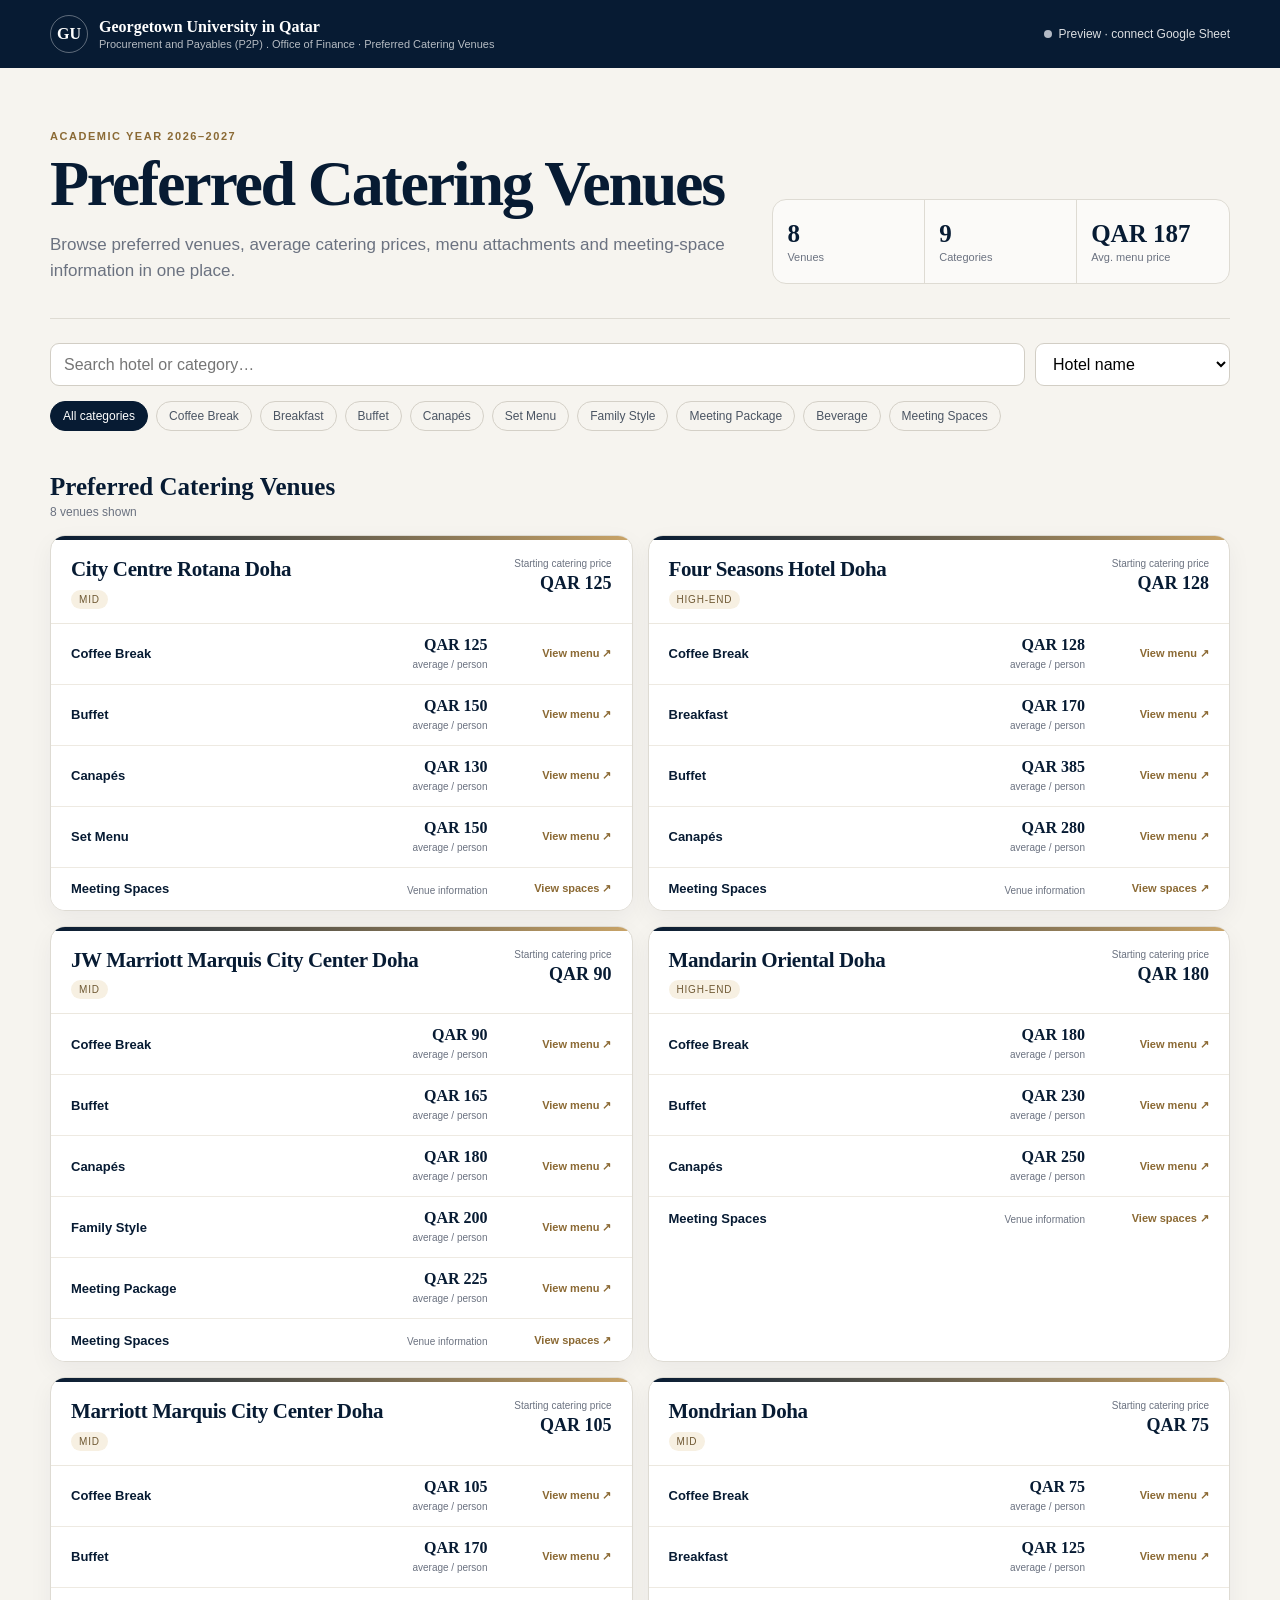
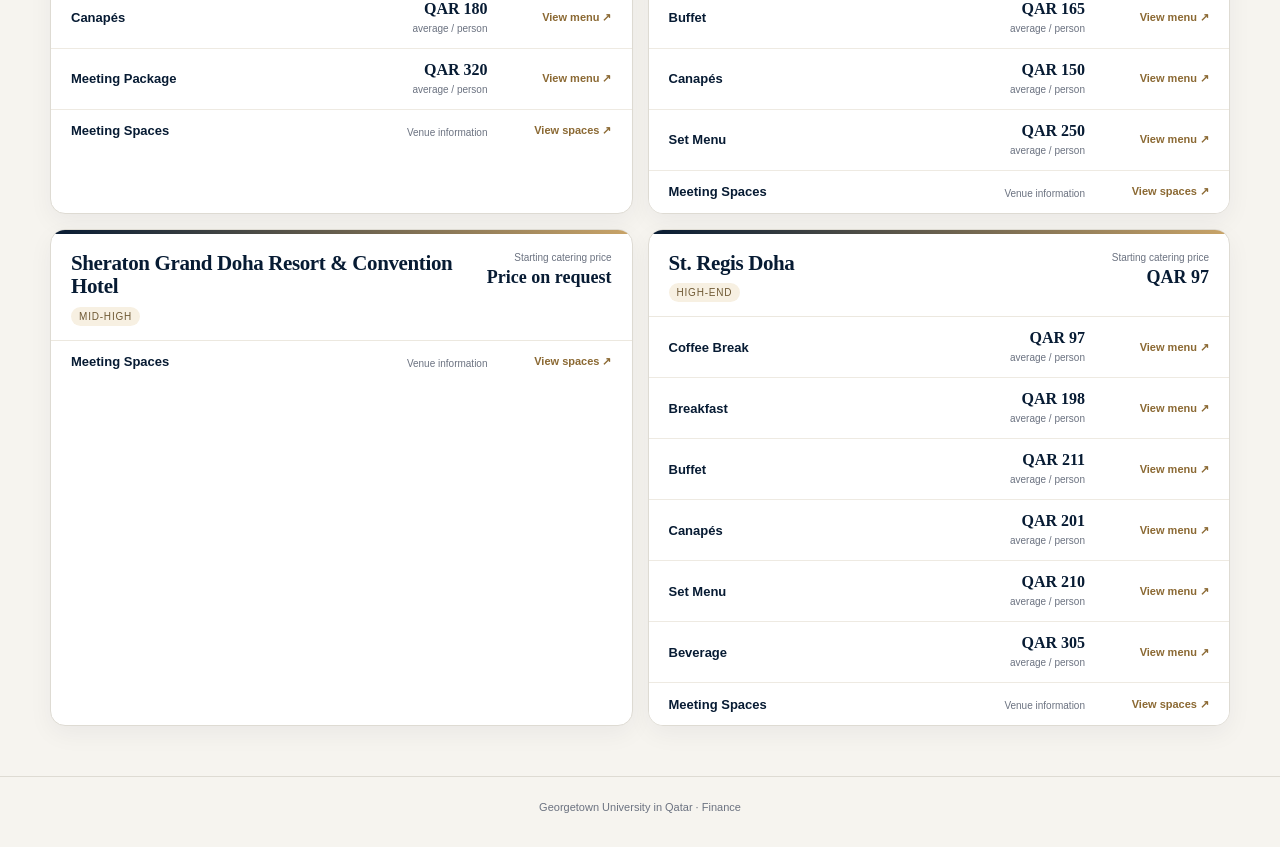
==== commit 70df7a69: "Update index.html" ====
--- a/index.html
+++ b/index.html
@@ -4,7 +4,7 @@
   <meta charset="utf-8">
   <meta name="viewport" content="width=device-width,initial-scale=1">
   <title>GU-Q Preferred Catering Venues</title>
-  <meta name="description" content="Georgetown University in Qatar preferred catering venues catalogue.">
+  <meta name="description" content=" Georgetown University in Qatar preferred catering venues catalogue.">
   <link rel="stylesheet" href="website_styles.css">
 </head>
 <body>
@@ -14,7 +14,7 @@
         <div class="brand-mark">GU</div>
         <div>
           <strong>Georgetown University in Qatar</strong>
-          <span>Finance · Preferred Catering Venues</span>
+          <span>Procurement and Payables (P2P) . Office of Finance · Preferred Catering Venues</span>
         </div>
       </div>
       <div class="live-status"><i id="statusDot"></i><span id="statusText">Connecting to catalogue…</span></div>
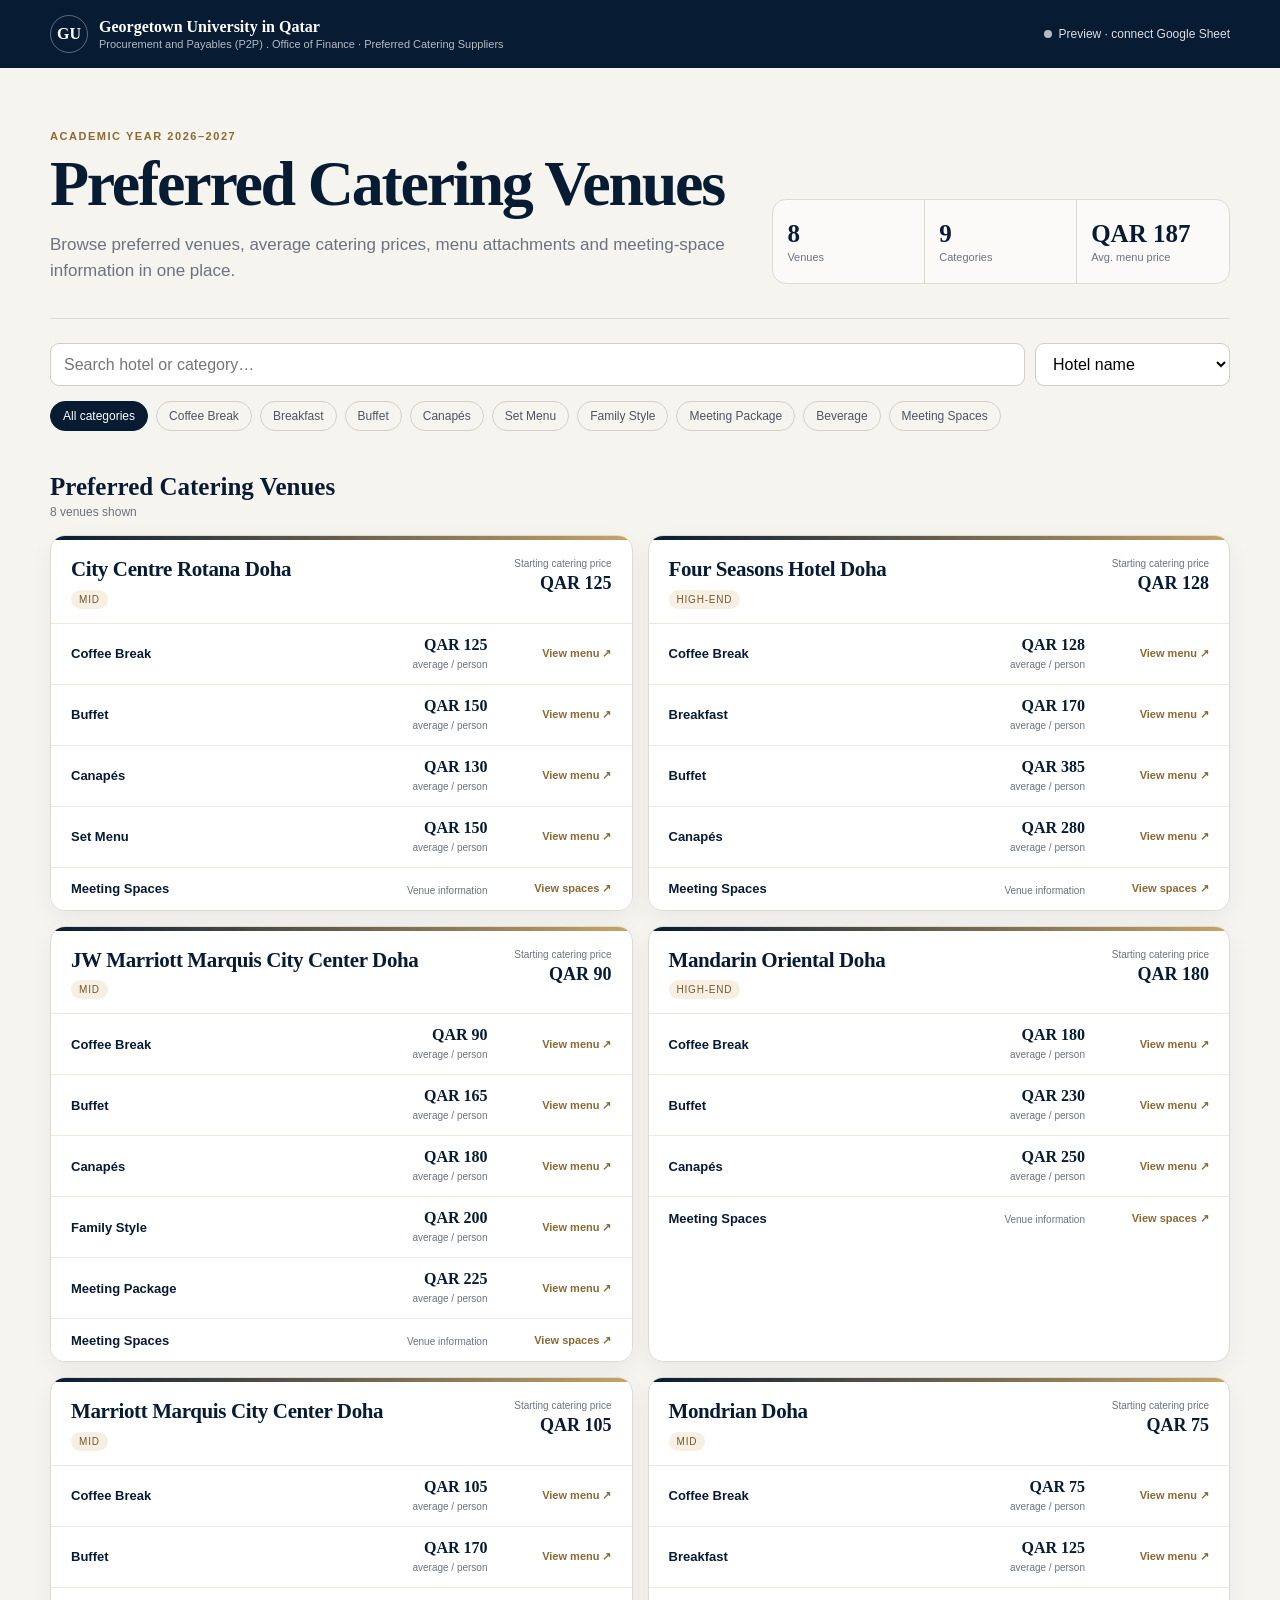
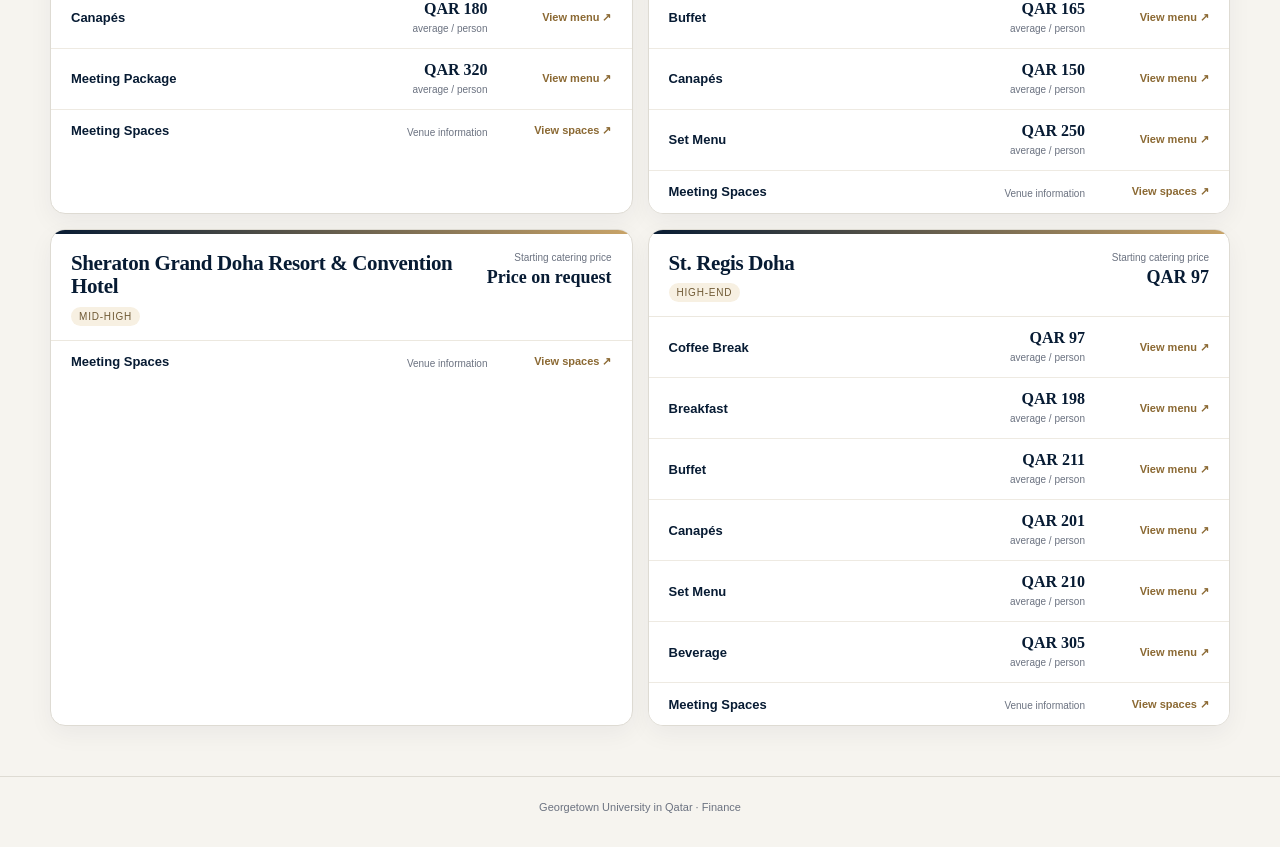
==== commit ccff243a: "Update index.html" ====
--- a/index.html
+++ b/index.html
@@ -3,8 +3,8 @@
 <head>
   <meta charset="utf-8">
   <meta name="viewport" content="width=device-width,initial-scale=1">
-  <title>GU-Q Preferred Catering Venues</title>
-  <meta name="description" content=" Georgetown University in Qatar preferred catering venues catalogue.">
+  <title>GU-Q Preferred Catering Suppliers</title>
+  <meta name="description" content=" Georgetown University in Qatar preferred catering suppliers catalogue.">
   <link rel="stylesheet" href="website_styles.css">
 </head>
 <body>
@@ -14,7 +14,7 @@
         <div class="brand-mark">GU</div>
         <div>
           <strong>Georgetown University in Qatar</strong>
-          <span>Procurement and Payables (P2P) . Office of Finance · Preferred Catering Venues</span>
+          <span>Procurement and Payables (P2P) . Office of Finance · Preferred Catering Suppliers</span>
         </div>
       </div>
       <div class="live-status"><i id="statusDot"></i><span id="statusText">Connecting to catalogue…</span></div>
